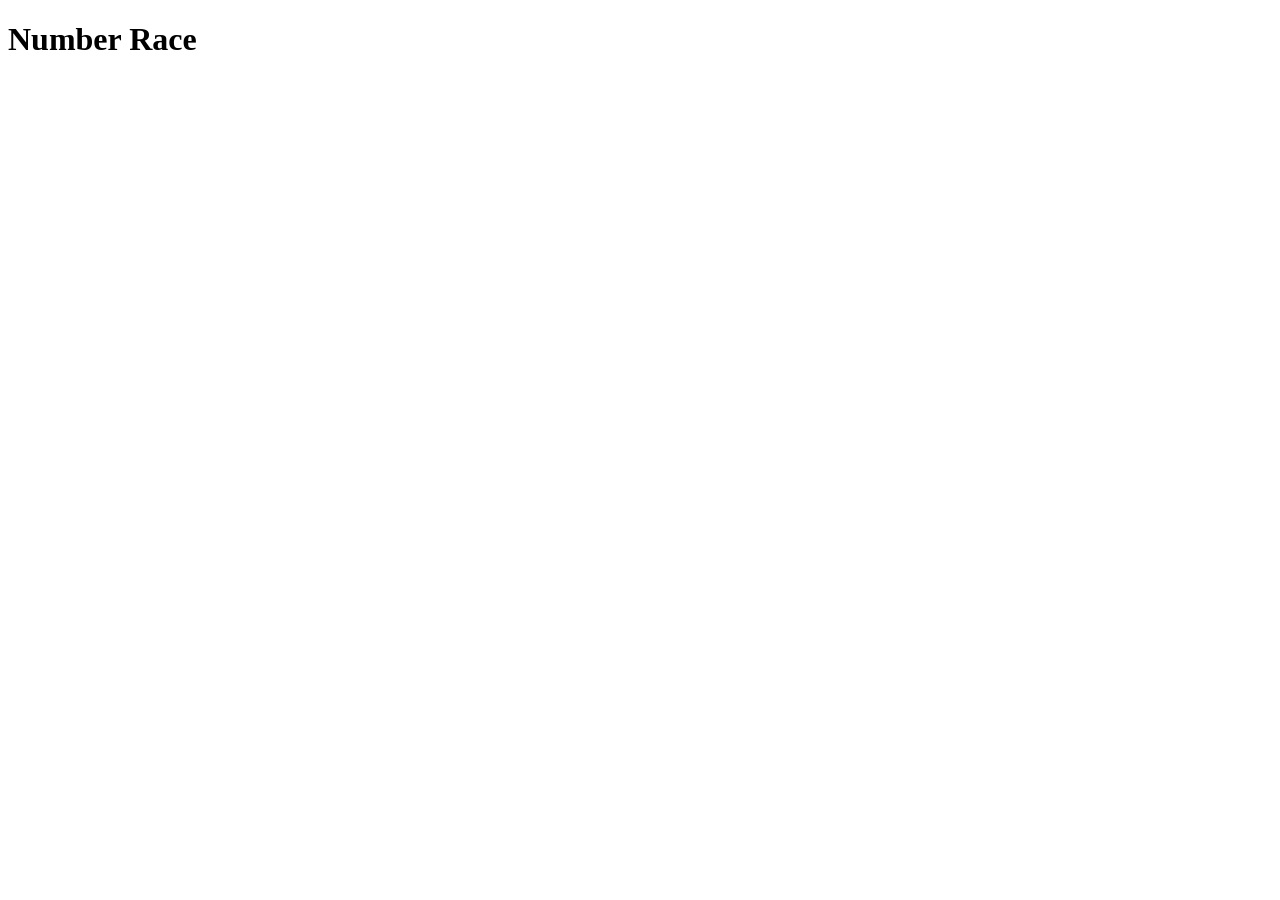
==== index.html @ fdd84fde "cria arquivos iniciais de estruturacao, estilo e scripts" ====
<!DOCTYPE html>
<html lang="pt">
<head>
    <meta charset="UTF-8">
    <meta name="viewport" content="width=device-width, initial-scale=1.0">
    <title>Number Race</title>
    <link rel="stylesheet" href="style.css">
</head>
<body>
    <h1>Number Race</h1>
</body>
<script src="main.js"></script>
</html>
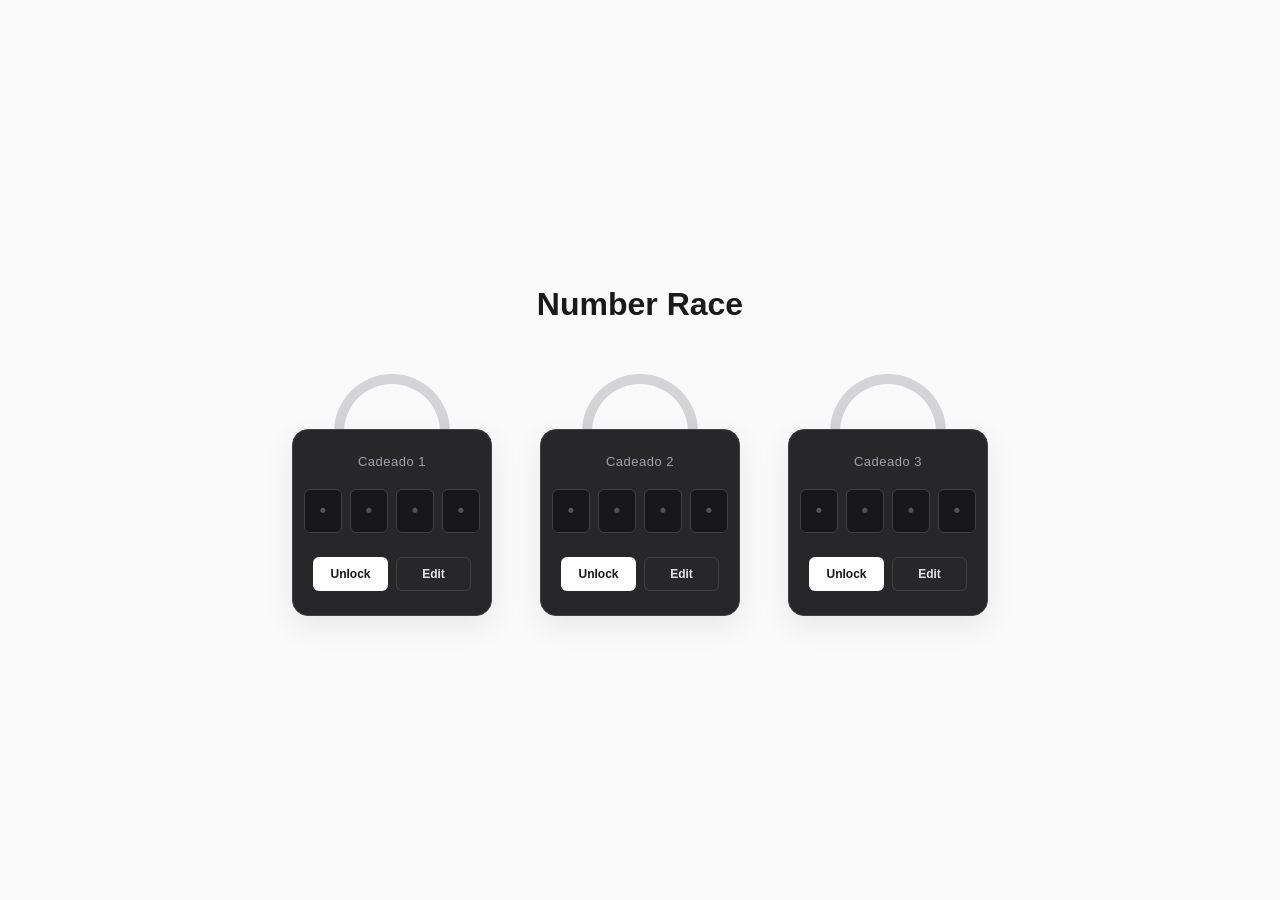
==== commit 4cb39d62: "estruturacao basica de componentes, estilos e eventos com ajuda de IA. TODO: Refatorar e analisar co" ====
--- a/index.html
+++ b/index.html
@@ -8,6 +8,9 @@
 </head>
 <body>
     <h1>Number Race</h1>
+    <div id="padlock-container">
+
+    </div>
 </body>
-<script src="main.js"></script>
+<script type="module" src="main.js"></script>
 </html>
--- a/style.css
+++ b/style.css
@@ -0,0 +1,236 @@
+body {
+    display: flex;
+    flex-direction: column;
+    align-items: center;
+    justify-content: center;
+    min-height: 100vh;
+    background-color: #fafafa;
+    margin: 0;
+    font-family: -apple-system, BlinkMacSystemFont, "Segoe UI", Roboto, Helvetica, Arial, sans-serif;
+    color: #1a1a1a;
+}
+
+#padlock-container {
+    display: flex;
+    flex-wrap: wrap;
+    align-items: center;
+    justify-content: center;
+    gap: 48px;
+    padding: 20px;
+}
+
+/* Container do Cadeado com perspectiva unificada */
+.padlock-wrapper {
+    display: flex;
+    flex-direction: column;
+    align-items: center;
+    position: relative;
+    width: 200px;
+    padding-top: 65px;
+    /* Espaço exato reservado para a alça */
+    perspective: 1000px;
+}
+
+/* Box visual que gerencia o espaço 3D */
+.padlock-visual {
+    width: 100%;
+    position: relative;
+    transform-style: preserve-3d;
+}
+
+/* Alça corrigida e perfeitamente centralizada */
+.padlock-shackle {
+    position: absolute;
+    top: -55px;
+    /* Ajustado para encaixar perfeitamente no topo do corpo */
+    left: 42px;
+    /* Garante centralização exata (200px largura - 116px alça / 2) */
+    width: 116px;
+    height: 90px;
+    border: 10px solid #d4d4d8;
+    border-bottom: none;
+    border-top-left-radius: 58px;
+    border-top-right-radius: 58px;
+    box-sizing: border-box;
+
+    /* Z-index 3 garante que ela fique visualmente à frente ao rotacionar */
+    z-index: 0;
+
+    /* Eixo de rotação no canto inferior esquerdo da haste */
+    transform-origin: 10px calc(100% - 10px);
+
+    /* Posição inicial limpa */
+    transform: translate3d(0, 0, 0) rotateY(0deg);
+    transition: transform 0.6s cubic-bezier(0.25, 1, 0.5, 1), border-color 0.4s;
+}
+
+/* Corpo do Cadeado */
+.padlock-body {
+    position: relative;
+    width: 100%;
+    background: #27272a;
+    border-radius: 16px;
+    padding: 24px 20px;
+    box-sizing: border-box;
+    box-shadow: 0 10px 30px rgba(0, 0, 0, 0.08);
+
+    /* Fica no meio do caminho no eixo Z */
+    z-index: 2;
+
+    display: flex;
+    flex-direction: column;
+    align-items: center;
+    transition: background-color 0.4s ease, border-color 0.4s;
+    border: 1px solid #3f3f46;
+}
+
+/* Texto de Status Superior */
+.padlock-status {
+    margin: 0 0 20px 0;
+    font-size: 13px;
+    font-weight: 500;
+    letter-spacing: 0.5px;
+    color: #a1a1aa;
+    text-align: center;
+}
+
+/* Grid de Inputs */
+.digit-inputs-container {
+    display: flex;
+    gap: 8px;
+    margin-bottom: 24px;
+}
+
+/* Caixas Modernas de Dígito */
+.digit-input {
+    width: 32px;
+    height: 40px;
+    text-align: center;
+    font-size: 18px;
+    font-weight: 600;
+    border: 1px solid #3f3f46;
+    border-radius: 6px;
+    background: #18181b;
+    color: #ffffff;
+    transition: all 0.15s ease;
+}
+
+.digit-input::placeholder {
+    color: #52525b;
+}
+
+.digit-input:focus {
+    outline: none;
+    border-color: #a1a1aa;
+    background: #27272a;
+}
+
+/* Botões Clean */
+.padlock-actions {
+    display: flex;
+    gap: 8px;
+    width: 100%;
+}
+
+.btn {
+    flex: 1;
+    padding: 9px;
+    font-size: 12px;
+    font-weight: 600;
+    border: 1px solid transparent;
+    border-radius: 6px;
+    cursor: pointer;
+    transition: all 0.2s ease;
+}
+
+.btn-unlock {
+    background-color: #ffffff;
+    color: #18181b;
+}
+
+.btn-unlock:hover {
+    background-color: #f4f4f5;
+}
+
+.btn-edit {
+    background-color: transparent;
+    border-color: #3f3f46;
+    color: #e4e4e7;
+}
+
+.btn-edit:hover {
+    background-color: #3f3f46;
+}
+
+/* Cores específicas para os botões do painel de alteração */
+.btn-save {
+    background-color: #3b82f6;
+    color: white;
+}
+
+.btn-save:hover {
+    background-color: #2563eb;
+}
+
+.btn-cancel {
+    background-color: transparent;
+    border: 1px solid #3f3f46;
+    color: #a1a1aa;
+}
+
+.btn-cancel:hover {
+    background-color: rgba(255, 255, 255, 0.05);
+}
+
+
+/* ==================================================
+   ANIMAÇÃO: ACERTOU (Subida e Abertura em Profundidade)
+================================================== */
+
+/* Move para cima (-20px) e rotaciona para TRÁS no espaço 3D (-130deg) */
+.unlocked .padlock-shackle {
+    transform: translateY(-20px) rotateY(-180deg);
+    border-color: #a1a1aa;
+}
+
+.unlocked .padlock-body {
+    background-color: #18181b;
+    border-color: #27272a;
+}
+
+.unlocked .padlock-status {
+    color: #34d399;
+}
+
+
+/* ==================================================
+   ANIMAÇÃO: ERROU (Tremor Inteligente)
+================================================== */
+
+.error-shake {
+    animation: shake 0.4s ease-in-out;
+}
+
+@keyframes shake {
+
+    0%,
+    100% {
+        transform: translateX(0);
+    }
+
+    15%,
+    45%,
+    75% {
+        transform: translateX(-6px);
+    }
+
+    30%,
+    60%,
+    90% {
+        transform: translateX(6px);
+    }
+}
+
+.error-shake .padlock-body {
+    border-color: #f87171;
+}
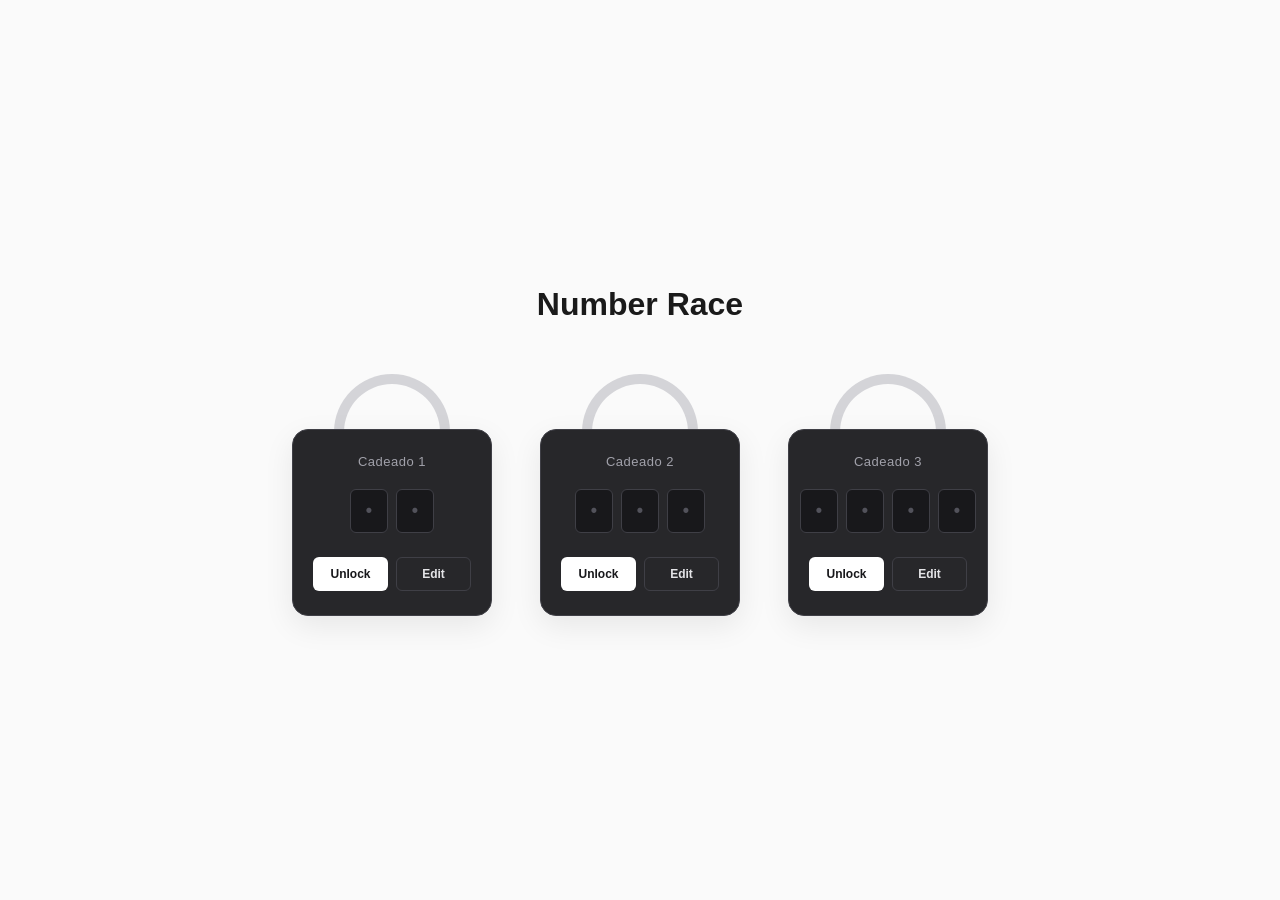
==== commit 2accef47: "muda diretorio de index.html para facilitar deploy no github" ====
--- a/index.html
+++ b/index.html
@@ -4,7 +4,7 @@
     <meta charset="UTF-8">
     <meta name="viewport" content="width=device-width, initial-scale=1.0">
     <title>Number Race</title>
-    <link rel="stylesheet" href="style.css">
+    <link rel="stylesheet" href="/style/style.css">
 </head>
 <body>
     <h1>Number Race</h1>
@@ -12,5 +12,5 @@
 
     </div>
 </body>
-<script type="module" src="main.js"></script>
+<script type="module" src="/script/main.js"></script>
 </html>
--- a/style/style.css
+++ b/style/style.css
@@ -0,0 +1,14 @@
+@import "../style/padlock.css";
+@import "../style/path.css";
+
+body {
+    display: flex;
+    flex-direction: column;
+    align-items: center;
+    justify-content: center;
+    min-height: 100vh;
+    background-color: #fafafa;
+    margin: 0;
+    font-family: -apple-system, BlinkMacSystemFont, "Segoe UI", Roboto, Helvetica, Arial, sans-serif;
+    color: #1a1a1a;
+}
